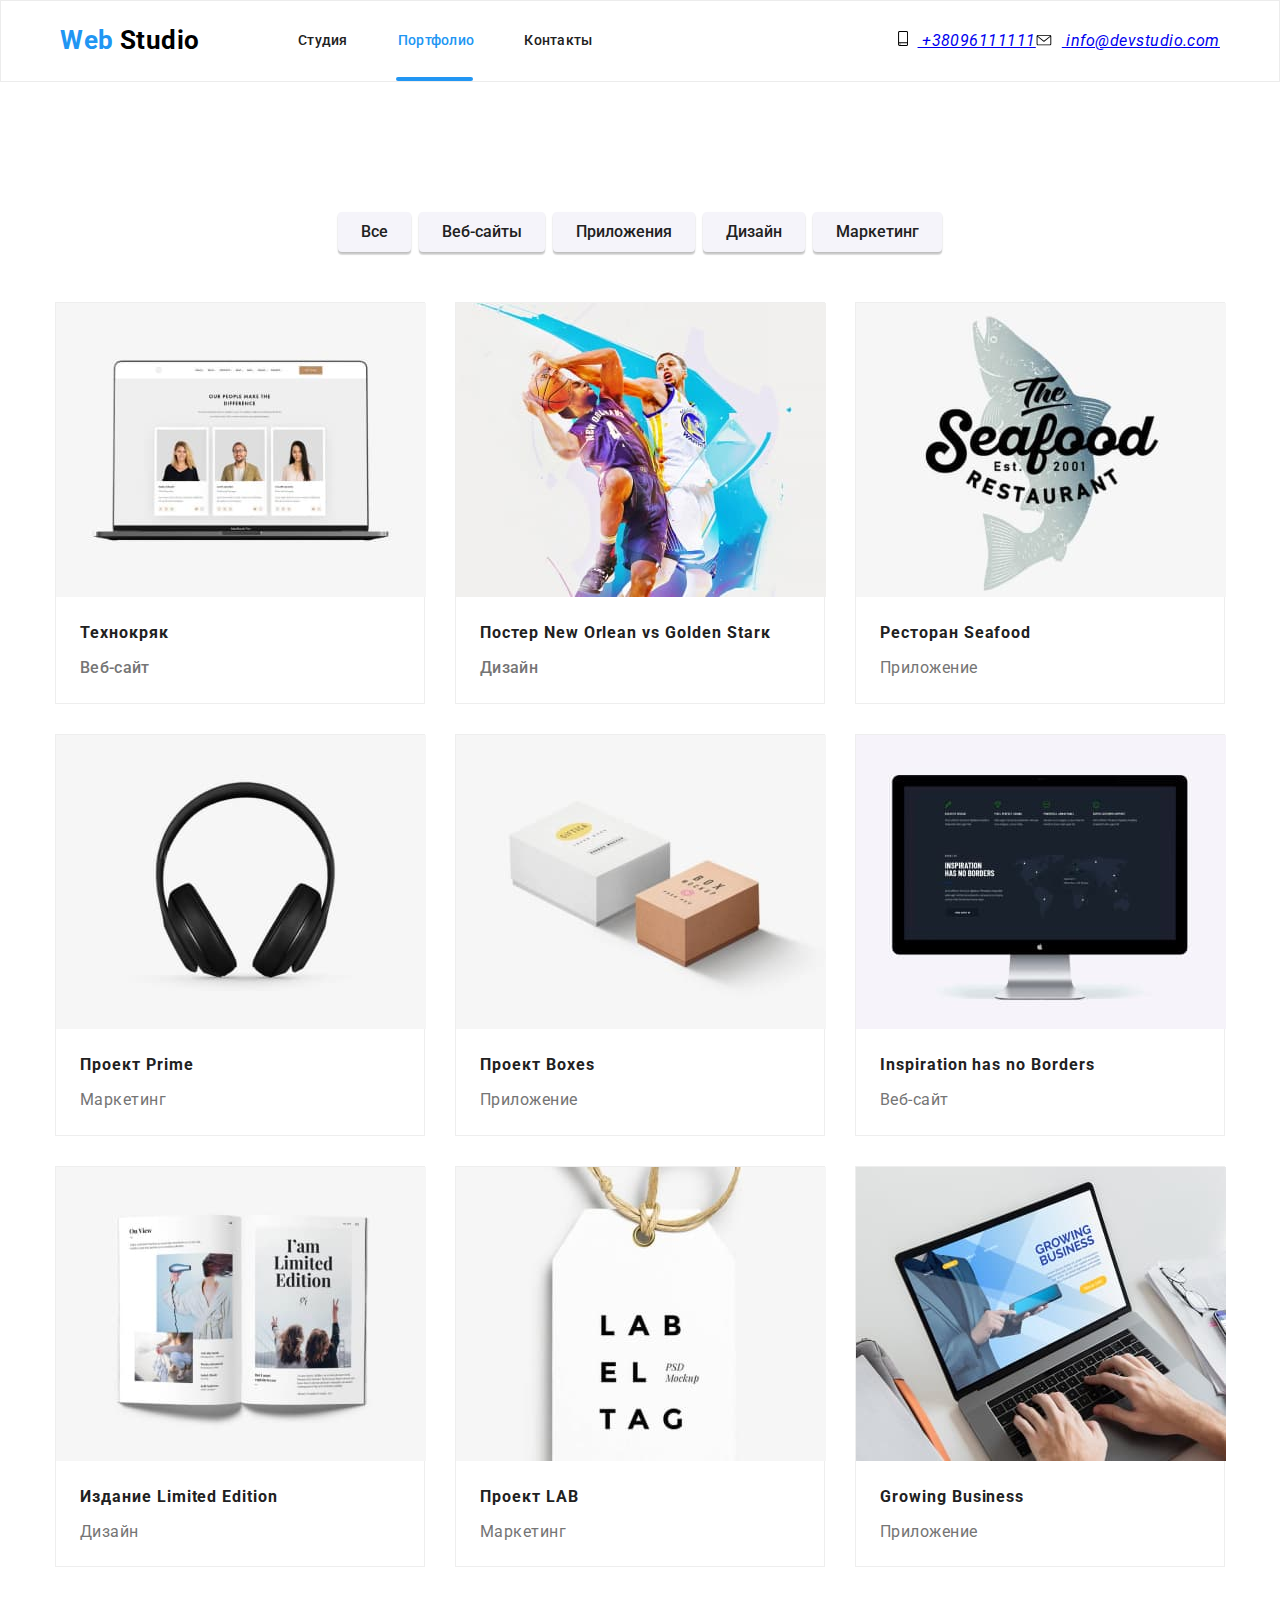
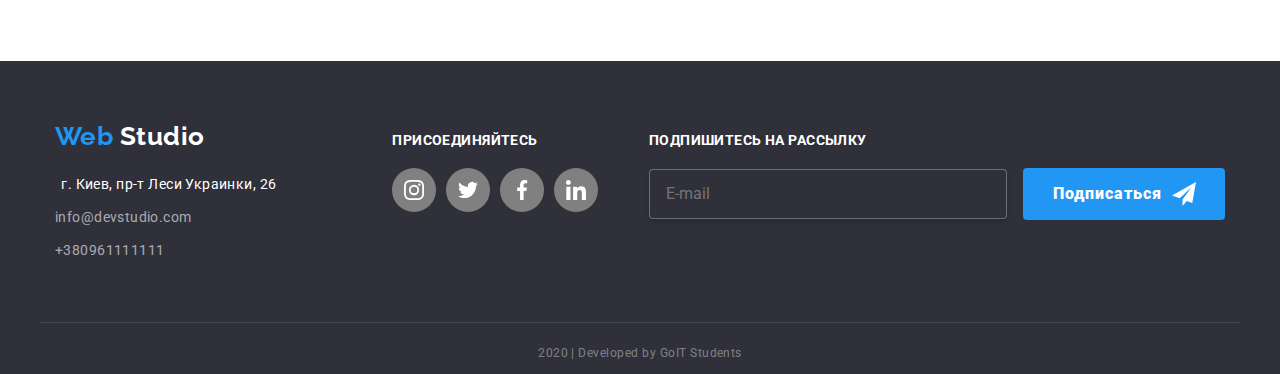
==== portfolio.html @ 7bb380ca "Делает адаптивку студии" ====
<!DOCTYPE html>
<html lang="en">
  <head>
    <meta charset="UTF-8" />
    <meta name="viewport" content="width=device-width, initial-scale=1.0" />
    <title>Portfolio page</title>
    <link
      href="https://fonts.googleapis.com/css2?family=Raleway:wght@700&family=Roboto:wght@400;500;700;900&display=swap"
      rel="stylesheet"
    />
    <link
      rel="stylesheet"
      href="https://cdnjs.cloudflare.com/ajax/libs/modern-normalize/0.6.0/modern-normalize.min.css"
    />
    <link rel="stylesheet" href="./css/portfolio.min.css" />
  </head>
  <body>
    <header>
      <div class="container main-container-portfolio">
        <nav class="nav">
          <a href="/" class="logo-header">
            <span class="logo-header-blue">Web</span>
            <span class="logo-header-black">Studio</span>
          </a>
          <ul class="site-nav list">
            <li class="item"><a href="./index.html" class="link">Студия</a></li>
            <li class="item">
              <a href="" class="link current-portfolio">Портфолио</a>
            </li>
            <li class="item"><a href="" class="link">Контакты</a></li>
          </ul>
        </nav>
        <address class="contact">
          <a href="tel:+3809611111111" class="contact-link">
            <svg class="ico-n" width="10" height="15">
              <use href="./image/sprite.svg#smartphone"></use>
            </svg>
            +38096111111</a
          >
          <a class="contact-link" href="mailto:info@devstudio.com">
            <svg class="ico-n" width="16" height="11">
              <use href="./image/sprite.svg#envelope"></use>
            </svg>
            info@devstudio.com
          </a>
        </address>
      </div>
    </header>
    <main>
      <section class="section">
        <div class="container">
          <h1 class="title-portfolio">Our projects</h1>
          <ul class="filter-list list">
            <li class="item">
              <button type="button" class="buttton-primary">
                Все
              </button>
            </li>
            <li class="item">
              <button type="button" class="buttton-secondary">Веб-сайты</button>
            </li>
            <li class="item">
              <button type="button" class="buttton-secondary">
                Приложения
              </button>
            </li>
            <li class="item">
              <button type="button" class="buttton-secondary">Дизайн</button>
            </li>
            <li class="item">
              <button type="button" class="buttton-secondary">Маркетинг</button>
            </li>
          </ul>
          <ul class="our-works-list list">
            <li class="item">
              <a class="projects link" href="">
                <div class="pj-link">
                  <img
                    class="work"
                    src="./image-portfolio/img.jpg"
                    alt="img"
                    width="370"
                  />
                  <p class="secondary-text">
                    Технокряк это современная площадка распространения
                    коронавируса. Компании используют эту платформу для
                    цифрового шпионажа и атак на защищённые сервера конкурентов.
                  </p>
                </div>
                <h2 class="section-title-portfolio">Технокряк</h2>
                <p class="primary-text">Веб-сайт</p>
              </a>
            </li>
            <li class="item">
              <a class="projects link" href="">
                <div class="pj-link">
                  <img
                    class="work"
                    src="./image-portfolio/img1.jpg"
                    alt="Poster"
                    width="370"
                  />
                  <p class="secondary-text">
                    Технокряк это современная площадка распространения
                    коронавируса. Компании используют эту платформу для
                    цифрового шпионажа и атак на защищённые сервера конкурентов.
                  </p>
                </div>
                <h2 class="section-title-portfolio">
                  Постер New Orlean vs Golden Starк
                </h2>
                <p class="primary-text">Дизайн</p>
              </a>
            </li>
            <li class="item">
              <a class="projects" href="">
                <div class="pj-link">
                  <img
                    class="work"
                    src="./image-portfolio/img2.jpg"
                    alt="Seafood"
                    width="370"
                  />
                  <p class="secondary-text">
                    Технокряк это современная площадка распространения
                    коронавируса. Компании используют эту платформу для
                    цифрового шпионажа и атак на защищённые сервера конкурентов.
                  </p>
                </div>
                <h2 class="section-title-portfolio">Ресторан Seafood</h2>
                <p class="primary-text">Приложение</p>
              </a>
            </li>
            <li class="item">
              <a class="projects" href="">
                <div class="pj-link">
                  <img
                    class="work"
                    src="./image-portfolio/img3.jpg"
                    alt="headphones"
                    width="370"
                  />
                  <p class="secondary-text">
                    Технокряк это современная площадка распространения
                    коронавируса. Компании используют эту платформу для
                    цифрового шпионажа и атак на защищённые сервера конкурентов.
                  </p>
                </div>
                <h2 class="section-title-portfolio">Проект Prime</h2>
                <p class="primary-text">Маркетинг</p>
              </a>
            </li>
            <li class="item">
              <a class="projects" href="">
                <div class="pj-link">
                  <img
                    class="work"
                    src="./image-portfolio/img4.jpg"
                    alt="box"
                    width="370"
                  />
                  <p class="secondary-text">
                    Технокряк это современная площадка распространения
                    коронавируса. Компании используют эту платформу для
                    цифрового шпионажа и атак на защищённые сервера конкурентов.
                  </p>
                </div>
                <h2 class="section-title-portfolio">Проект Boxes</h2>
                <p class="primary-text">Приложение</p>
              </a>
            </li>
            <li class="item">
              <a class="projects" href="">
                <div class="pj-link">
                  <img
                    class="work"
                    src="./image-portfolio/img5.jpg"
                    alt="monitor"
                    width="370"
                  />
                  <p class="secondary-text">
                    Технокряк это современная площадка распространения
                    коронавируса. Компании используют эту платформу для
                    цифрового шпионажа и атак на защищённые сервера конкурентов.
                  </p>
                </div>
                <h2 class="section-title-portfolio">
                  Inspiration has no Borders
                </h2>
                <p class="primary-text">Веб-сайт</p>
              </a>
            </li>
            <li class="item">
              <a class="projects" class="projects" href="">
                <div class="pj-link">
                  <img
                    class="work"
                    src="./image-portfolio/img6.jpg"
                    alt="book"
                    width="370"
                  />
                  <p class="secondary-text">
                    Технокряк это современная площадка распространения
                    коронавируса. Компании используют эту платформу для
                    цифрового шпионажа и атак на защищённые сервера конкурентов.
                  </p>
                </div>
                <h2 class="section-title-portfolio">
                  Издание Limited Edition
                </h2>
                <p class="primary-text">Дизайн</p>
              </a>
            </li>
            <li class="item">
              <a class="projects" href="">
                <div class="pj-link">
                  <img
                    class="work"
                    src="./image-portfolio/img7.jpg"
                    alt="lab"
                    width="370"
                  />
                  <p class="secondary-text">
                    Технокряк это современная площадка распространения
                    коронавируса. Компании используют эту платформу для
                    цифрового шпионажа и атак на защищённые сервера конкурентов.
                  </p>
                </div>
                <h2 class="section-title-portfolio">Проект LAB</h2>
                <p class="primary-text">Маркетинг</p>
              </a>
            </li>
            <li class="item">
              <a class="projects" href="">
                <div class="pj-link">
                  <img
                    class="work"
                    src="./image-portfolio/img8.jpg"
                    alt="notebook"
                    width="370"
                  />
                  <p class="secondary-text">
                    Технокряк это современная площадка распространения
                    коронавируса. Компании используют эту платформу для
                    цифрового шпионажа и атак на защищённые сервера конкурентов.
                  </p>
                </div>
                <h2 class="section-title-portfolio">Growing Business</h2>
                <p class="primary-text">Приложение</p>
              </a>
            </li>
          </ul>
        </div>
      </section>
    </main>
    <footer class="page-footer">
      <div class="container main-container-footer">
        <div class="address">
          <a href="" class="logo-footer">
            <span class="logo-footer-blue">Web</span>
            <span class="logo-footer-white">Studio</span>
          </a>
          <address class="contact-us">
            <span>г. Киев, пр-т Леси Украинки, 26</span><br />
            <a href="mailto:info@devstudio.com" class="contact-us-mail"
              >info@devstudio.com
            </a>
            <a href="tel:+3809611111111" class="contact-us-phone"
              >+380961111111</a
            >
          </address>
        </div>
        <div class="social">
          <b class="join">присоединяйтесь</b>
          <ul class="icone-link list">
            <li>
              <a class="icon" href="" aria-label="Ссылка на Instagram">
                <svg class="social-link" width="20" height="20">
                  <use href="./image/sprite.svg#instagram-2"></use>
                </svg>
              </a>
            </li>
            <li>
              <a class="icon" href="" aria-label="Ссылка на Twitter">
                <svg class="social-link" width="20" height="20">
                  <use href="./image/sprite.svg#twitter-1"></use>
                </svg>
              </a>
            </li>
            <li>
              <a class="icon" href="" aria-label="Ссылка на Facebook">
                <svg class="social-link" width="20" height="20">
                  <use href="./image/sprite.svg#facebook-1"></use>
                </svg>
              </a>
            </li>
            <li>
              <a class="icon" href="" aria-label="Ссылка на Linkedin">
                <svg class="social-link" width="20" height="20">
                  <use href="./image/sprite.svg#linkedin-1"></use>
                </svg>
              </a>
            </li>
          </ul>
        </div>
        <div class="subscribing">
          <b class="join">подпишитесь на рассылку</b>
          <form class="footer-email">
            <input
              class="input-email"
              type="email"
              name="email"
              placeholder="E-mail"
            />

            <a href="" class="button-footer"
              >Подписаться
              <svg class="icone-send" width="24" height="24">
                <use href="./image/sprite.svg#icon-send"></use>
              </svg>
            </a>
          </form>
        </div>
      </div>
      <p class="text-copy container">2020 | Developed by GoIT Students</p>
    </footer>
  </body>
</html>
---- css/portfolio.min.css ----
body{margin:0;color:#212121;font-family:Roboto,sans-serif;letter-spacing:.03em}.list{list-style:none;padding:0;bottom:0}.container{width:1200px;padding-left:15px;padding-right:15px;margin:0;margin-left:auto;margin-right:auto}.main-container-portfolio{display:-webkit-box;display:-ms-flexbox;display:flex;-webkit-box-pack:center;-ms-flex-pack:center;justify-content:center;-webkit-box-align:center;-ms-flex-align:center;align-items:center;width:100%;border:1px solid #ececec;margin-bottom:93px}.nav{display:-webkit-box;display:-ms-flexbox;display:flex;-webkit-box-align:center;-ms-flex-align:center;align-items:center}.site-nav{display:-webkit-box;display:-ms-flexbox;display:flex;margin:0;position:relative}.site-nav .item:not(:last-child){margin-right:50px}.site-nav .item{padding-top:32px;padding-bottom:32px}.site-nav .link{color:#212121;font-weight:500;font-size:14px;text-decoration:none;line-height:1.14;letter-spacing:0.02em;-webkit-transition:color 250ms cubic-bezier(0.4, 0, 0.2, 1);transition:color 250ms cubic-bezier(0.4, 0, 0.2, 1)}.site-nav .link:hover,.site-nav .link:focus{color:#2196f3}.link.current-portfolio::after{content:"";position:absolute;bottom:0;left:98px;width:77px;height:4px;background-color:#2196f3;border-radius:2px}.site-nav .link.current-portfolio{color:#2196f3}.logo-header{font-family:Roboto,sans-serif;font-weight:700;text-decoration:none}@media screen and (min-width: 480px){.logo-header{width:141px;padding-top:16px;padding-bottom:16px;margin-right:269px;font-size:24px;line-height:28px}}@media screen and (min-width: 768px){.logo-header{width:141px;padding-top:26px;padding-bottom:26px;margin-right:81px;font-size:24px;line-height:28px}}@media screen and (min-width: 1200px){.logo-header{width:153px;padding-top:24px;padding-bottom:25px;margin-right:85px;font-size:26px;line-height:31px}}.logo-header-blue{color:#2196f3}.logo-header-black{color:#000000}@media screen and (min-width: 768px){.contact{display:block;-webkit-box-align:center;-ms-flex-align:center;align-items:center;margin-left:84px}}@media screen and (min-width: 1200px){.contact{display:-webkit-box;display:-ms-flexbox;display:flex;-webkit-box-align:center;-ms-flex-align:center;align-items:center;margin-left:305px}}.link{text-decoration:none;font-weight:500;line-height:1.14;letter-spacing:0.02em;display:block}.contact-link-phone{color:#757575;display:-webkit-box;display:-ms-flexbox;display:flex;-webkit-box-align:center;-ms-flex-align:center;align-items:center;text-decoration:none;font-weight:500;font-size:14px;font-style:normal;line-height:1.14;letter-spacing:0.02em;-webkit-transition:color 250ms cubic-bezier(0.4, 0, 0.2, 1);transition:color 250ms cubic-bezier(0.4, 0, 0.2, 1)}@media screen and (max-width: 1199px){.contact-link-phone{font-size:12px;line-height:14px}}.contact-link-phone:hover,.contact-link-phone:focus{color:#2196f3}.contact-link-mail{color:#757575;display:-webkit-box;display:-ms-flexbox;display:flex;-webkit-box-align:center;-ms-flex-align:center;align-items:center;text-decoration:none;font-weight:500;font-size:14px;font-style:normal;line-height:1.14;letter-spacing:0.02em;-webkit-transition:color 250ms cubic-bezier(0.4, 0, 0.2, 1);transition:color 250ms cubic-bezier(0.4, 0, 0.2, 1)}@media screen and (max-width: 1199px){.contact-link-mail{margin-bottom:10px;font-size:12px;line-height:14px}}.contact-link-mail:hover,.contact-link-mail:focus{color:#2196f3}@media screen and (min-width: 768px){.contact-link-mail+.contact-link-phone{margin-left:0}}@media screen and (min-width: 1200px){.contact-link-mail+.contact-link-phone{margin-left:30px}}.ico-n{-webkit-transition:fill 250ms cubic-bezier(0.4, 0, 0.2, 1);transition:fill 250ms cubic-bezier(0.4, 0, 0.2, 1)}@media screen and (min-width: 768px){.ico-n{margin-right:8px}}@media screen and (min-width: 1200px){.ico-n{margin-right:10px}}.contact-link-phone:hover .ico-n,.contact-link-phone:focus .ico-n,.contact-link-mail:hover .ico-n,.contact-link-mail:focus .ico-n{fill:#2196f3}.title-portfolio{visibility:hidden;margin-top:0;margin-bottom:0}.filter-list{display:-webkit-box;display:-ms-flexbox;display:flex;-webkit-box-pack:center;-ms-flex-pack:center;justify-content:center;text-align:center;margin-bottom:50px;margin-top:0}.filter-list .item:not(:last-child){margin-right:8px}.buttton-primary{display:inline-block;border-radius:4px;border:1px solid transparent;background-color:#f5f4fa;-webkit-box-shadow:0px 2px 2px rgba(0,0,0,0.12),0px 1px 2px rgba(0,0,0,0.08),0px 3px 1px rgba(0,0,0,0.1);box-shadow:0px 2px 2px rgba(0,0,0,0.12),0px 1px 2px rgba(0,0,0,0.08),0px 3px 1px rgba(0,0,0,0.1);padding:6px 22px;min-width:29px;color:#212121;font-weight:500;font-size:16px;line-height:1.62;text-align:center;-webkit-transition:color 250ms cubic-bezier(0.4, 0, 0.2, 1),background-color 250ms cubic-bezier(0.4, 0, 0.2, 1);transition:color 250ms cubic-bezier(0.4, 0, 0.2, 1),background-color 250ms cubic-bezier(0.4, 0, 0.2, 1)}.buttton-primary:hover,.buttton-primary:focus{color:#fff;background-color:#2196f3;cursor:pointer}.buttton-secondary{display:inline-block;border:1px solid transparent;background-color:#f5f4fa;border-radius:4px;-webkit-box-shadow:0px 2px 2px rgba(0,0,0,0.12),0px 1px 2px rgba(0,0,0,0.08),0px 3px 1px rgba(0,0,0,0.1);box-shadow:0px 2px 2px rgba(0,0,0,0.12),0px 1px 2px rgba(0,0,0,0.08),0px 3px 1px rgba(0,0,0,0.1);padding:6px 22px;color:#212121;font-weight:500;font-size:16px;line-height:1.62;text-align:center;-webkit-transition:color 250ms cubic-bezier(0.4, 0, 0.2, 1),background-color 250ms cubic-bezier(0.4, 0, 0.2, 1);transition:color 250ms cubic-bezier(0.4, 0, 0.2, 1),background-color 250ms cubic-bezier(0.4, 0, 0.2, 1)}.buttton-secondary:hover,.buttton-secondary:focus{color:#fff;background-color:#2196f3;cursor:pointer}button{border:none;margin:0;background:none}.our-works-list{display:-webkit-box;display:-ms-flexbox;display:flex;-ms-flex-wrap:wrap;flex-wrap:wrap;margin-top:0;margin-bottom:94px}.our-works-list .item{width:calc((100% - 60px) / 3);margin-right:30px;margin-bottom:30px}.our-works-list .item:nth-child(3n){margin-right:0}.our-works-list .item:nth-last-child(-n+3){margin-bottom:0px}.projects{display:block;text-decoration:none;background:#ffffff;border:1px solid #eeeeee;width:370px}.projects:hover .pj-link::before,.projects:hover .secondary-text,.projects:focus .pj-link::before,.projects:focus .secondary-text{-webkit-transform:translateY(0);transform:translateY(0);opacity:1;cursor:pointer}.projects:hover,.projects:focus{-webkit-box-shadow:1px 4px 6px rgba(0,0,0,0.16),0px 4px 4px rgba(0,0,0,0.06),0px 1px 1px rgba(0,0,0,0.12);box-shadow:1px 4px 6px rgba(0,0,0,0.16),0px 4px 4px rgba(0,0,0,0.06),0px 1px 1px rgba(0,0,0,0.12)}.pj-link{position:relative;display:block;margin:0;width:370px;background:#ffffff;overflow:hidden}.pj-link::before{content:"";display:inline-block;position:absolute;opacity:0;width:100%;height:100%;background-color:rgba(33,150,243,0.9);-webkit-transform:translateY(100%);transform:translateY(100%);-webkit-transition:opacity 250ms cubic-bezier(0.4, 0, 0.2, 1),-webkit-transform 250ms cubic-bezier(0.4, 0, 0.2, 1);transition:opacity 250ms cubic-bezier(0.4, 0, 0.2, 1),-webkit-transform 250ms cubic-bezier(0.4, 0, 0.2, 1);transition:transform 250ms cubic-bezier(0.4, 0, 0.2, 1),opacity 250ms cubic-bezier(0.4, 0, 0.2, 1);transition:transform 250ms cubic-bezier(0.4, 0, 0.2, 1),opacity 250ms cubic-bezier(0.4, 0, 0.2, 1),-webkit-transform 250ms cubic-bezier(0.4, 0, 0.2, 1)}.work{display:block}.secondary-text{position:absolute;top:63px;left:24px;width:322px;opacity:0;margin:0;color:#fff;font-size:18px;line-height:1.56;-webkit-transform:translateY(100%);transform:translateY(100%);-webkit-transition:opacity 250ms cubic-bezier(0.4, 0, 0.2, 1),-webkit-transform 250ms cubic-bezier(0.4, 0, 0.2, 1);transition:opacity 250ms cubic-bezier(0.4, 0, 0.2, 1),-webkit-transform 250ms cubic-bezier(0.4, 0, 0.2, 1);transition:transform 250ms cubic-bezier(0.4, 0, 0.2, 1),opacity 250ms cubic-bezier(0.4, 0, 0.2, 1);transition:transform 250ms cubic-bezier(0.4, 0, 0.2, 1),opacity 250ms cubic-bezier(0.4, 0, 0.2, 1),-webkit-transform 250ms cubic-bezier(0.4, 0, 0.2, 1)}.section-title-portfolio{padding-top:20px;padding-bottom:4px;padding-left:24px;padding-right:24px;margin:0;color:#212121;font-weight:700;font-size:16px;line-height:2;letter-spacing:0.06em}.primary-text{padding-bottom:20px;padding-left:24px;padding-right:24px;margin:0;color:#757575;font-size:16px;line-height:1.87}.page-footer{background-color:#2f303a}@media screen and (max-width: 1199px){.main-container-footer{display:-webkit-box;display:-ms-flexbox;display:flex;-webkit-box-orient:vertical;-webkit-box-direction:normal;-ms-flex-direction:column;flex-direction:column;border-bottom:1px solid rgba(255,255,255,0.1)}}@media screen and (min-width: 1200px){.main-container-footer{display:-webkit-box;display:-ms-flexbox;display:flex;-webkit-box-pack:justify;-ms-flex-pack:justify;justify-content:space-between;-webkit-box-align:baseline;-ms-flex-align:baseline;align-items:baseline;border-bottom:1px solid rgba(255,255,255,0.1)}}@media screen and (min-width: 768px){.address-social-container{display:-webkit-box;display:-ms-flexbox;display:flex;-webkit-box-pack:center;-ms-flex-pack:center;justify-content:center}}@media screen and (min-width: 1200px){.address-social-container{display:-webkit-box;display:-ms-flexbox;display:flex}}.address{text-align:center;font-style:normal}.logo-footer{font-family:Raleway, sans-serif;font-weight:700;text-decoration:none}@media screen and (max-width: 767px){.logo-footer{display:block;margin-top:60px;margin-bottom:20px;margin-left:auto;margin-right:auto;font-size:22px;line-height:1.18;text-align:center}}@media screen and (min-width: 768px){.logo-footer{display:block;margin-top:60px;margin-bottom:20px;font-size:22px;line-height:1.18;text-align:center}}@media screen and (min-width: 1200px){.logo-footer{display:block;margin-top:60px;margin-bottom:20px;margin-left:0;margin-right:147px;font-size:26px;line-height:31px;text-align:center}}.logo-footer-blue{color:#2196f3}.logo-footer-white{color:#fff}.contact-us{font-family:Roboto,sans-serif;font-size:14px;line-height:24px;letter-spacing:.03em;font-style:normal;color:#fff;margin-bottom:60px}@media screen and (max-width: 767px){.contact-us{margin-left:0;margin-right:0}}@media screen and (min-width: 768px){.contact-us{margin-left:0;margin-right:0}}@media screen and (min-width: 1200px){.contact-us{margin-left:0;margin-right:69px}}.contact-us-mail{text-decoration:none;font-style:normal;color:rgba(255,255,255,0.6);-webkit-transition:color 250ms cubic-bezier(0.4, 0, 0.2, 1);transition:color 250ms cubic-bezier(0.4, 0, 0.2, 1)}@media screen and (max-width: 767px){.contact-us-mail{display:block;margin-left:38px;margin-top:8px;margin-right:38px}}@media screen and (min-width: 768px){.contact-us-mail{display:block;margin-top:8px}}@media screen and (min-width: 1200px){.contact-us-mail{display:-webkit-box;display:-ms-flexbox;display:flex;-webkit-box-pack:start;-ms-flex-pack:start;justify-content:start;margin-top:9px;margin-left:0}}.contact-us-mail:hover,.contact-us-mail:focus{color:#2196f3}.contact-us-phone{text-decoration:none;font-style:normal;color:rgba(255,255,255,0.6);-webkit-transition:color 250ms cubic-bezier(0.4, 0, 0.2, 1);transition:color 250ms cubic-bezier(0.4, 0, 0.2, 1)}@media screen and (max-width: 767px){.contact-us-phone{display:block;margin-left:50px;margin-right:50px;margin-top:8px}}@media screen and (min-width: 768px){.contact-us-phone{display:block;margin-top:8px}}@media screen and (min-width: 1200px){.contact-us-phone{display:-webkit-box;display:-ms-flexbox;display:flex;-webkit-box-pack:start;-ms-flex-pack:start;justify-content:start;margin-top:9px;margin-left:0}}.contact-us-phone:hover,.contact-us-phone:focus{color:#2196f3}.join{display:-webkit-box;display:-ms-flexbox;display:flex;-webkit-box-align:baseline;-ms-flex-align:baseline;align-items:baseline;margin-top:68px;margin-bottom:20px;color:#fff;font-family:Roboto,sans-serif;font-weight:700;font-size:14px;line-height:16px;letter-spacing:.03em;text-transform:uppercase}.icone-link{display:-webkit-box;display:-ms-flexbox;display:flex;-webkit-box-align:center;-ms-flex-align:center;align-items:center;-webkit-box-pack:center;-ms-flex-pack:center;justify-content:center;margin:0;margin-top:16px}.icon{display:-webkit-box;display:-ms-flexbox;display:flex;-webkit-box-pack:center;-ms-flex-pack:center;justify-content:center;-webkit-box-align:center;-ms-flex-align:center;align-items:center;padding:0;margin-right:10px;border:none;width:44px;height:44px;border-radius:50%;background-color:grey;fill:#fff;-webkit-transition:background-color 250ms cubic-bezier(0.4, 0, 0.2, 1);transition:background-color 250ms cubic-bezier(0.4, 0, 0.2, 1)}.icon:hover,.icon:focus-within{cursor:pointer;background-color:#2196f3}.social-link{fill:#fff}.footer-email{position:relative;text-align:center;width:100%}.input-email{background-color:#2f303a;border:1px solid rgba(255,255,255,0.3);-webkit-box-sizing:border-box;box-sizing:border-box;-webkit-box-shadow:0px 4px 4px rgba(0,0,0,0.15);box-shadow:0px 4px 4px rgba(0,0,0,0.15);border-radius:4px;color:rgba(255,255,255,0.6);font-size:16px;line-height:1.87}@media screen and (max-width: 767px){.input-email{width:100%;height:50px;margin-bottom:20px;padding:15px 16px}}@media screen and (min-width: 768px){.input-email{display:block;width:100%;height:50px;margin-bottom:20px;padding:15px 16px}}@media screen and (min-width: 1200px){.input-email{display:inline-block;width:358px;height:50px;margin:0;padding:15px 16px}}.button-footer{display:-webkit-inline-box;display:-ms-inline-flexbox;display:inline-flex;-webkit-box-pack:center;-ms-flex-pack:center;justify-content:center;-webkit-box-align:center;-ms-flex-align:center;align-items:center;padding-top:10px;border:1px solid transparent;padding-bottom:10px;padding-left:29px;padding-right:28px;border-radius:4px;min-width:143px;color:#fff;background-color:#2196f3;font-weight:900;font-size:16px;line-height:1.87;letter-spacing:0.06em;text-align:center;text-decoration:none}@media screen and (max-width: 767px){.button-footer{margin-bottom:60px;margin-left:0}}@media screen and (min-width: 768px){.button-footer{margin-bottom:60px;margin-left:0}}@media screen and (min-width: 1200px){.button-footer{margin-bottom:100px;margin-left:12px}}.icone-send{display:-webkit-inline-box;display:-ms-inline-flexbox;display:inline-flex;-webkit-box-align:center;-ms-flex-align:center;align-items:center;-webkit-box-pack:center;-ms-flex-pack:center;justify-content:center;margin-left:10px}.text-copy{margin-top:0;margin-bottom:0;padding-top:18px;padding-bottom:9px;color:rgba(255,255,255,0.4);font-size:12px;line-height:2;text-align:center}
/*# sourceMappingURL=portfolio.min.css.map */
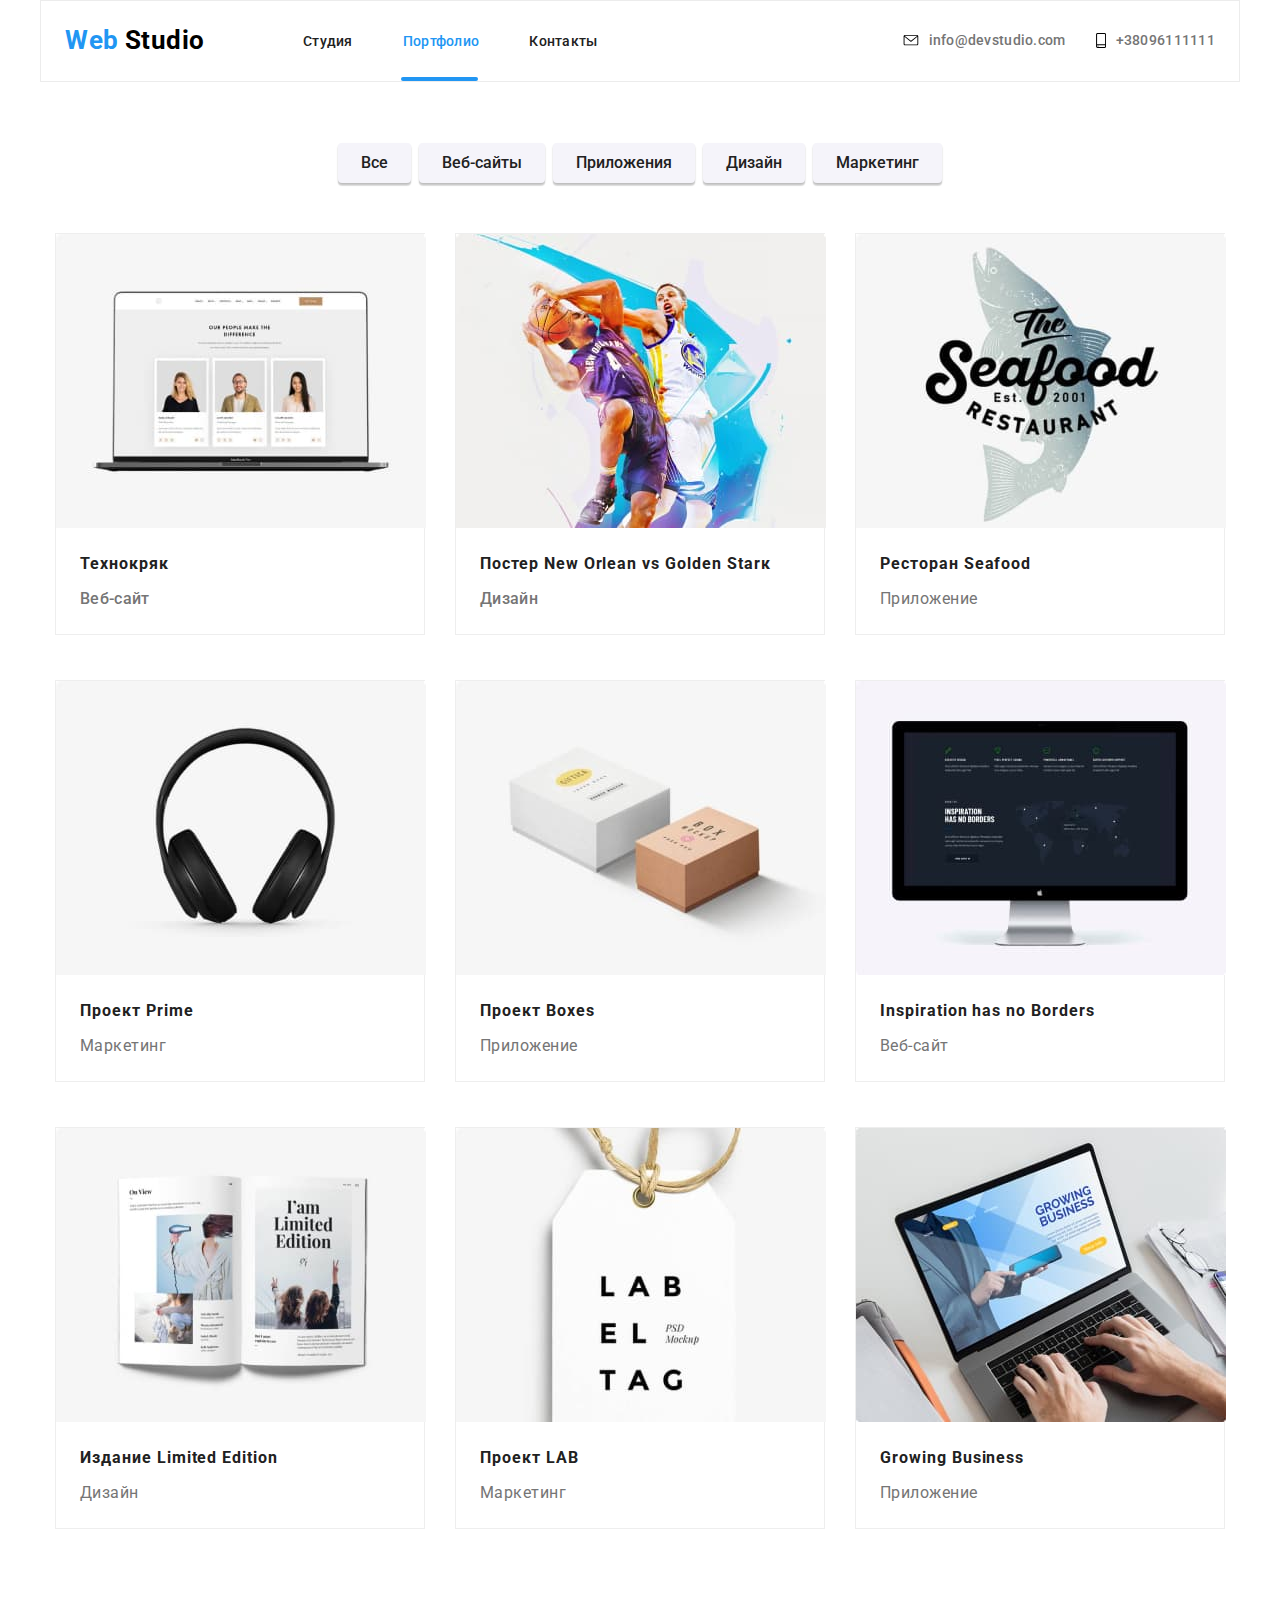
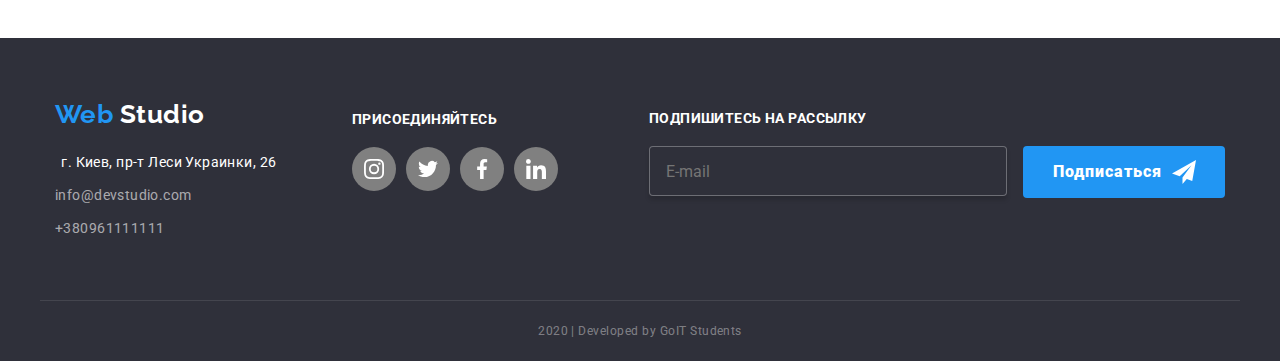
==== commit 4a9665b6: "Делает адаптивными картинки" ====
--- a/portfolio.html
+++ b/portfolio.html
@@ -22,28 +22,58 @@
             <span class="logo-header-blue">Web</span>
             <span class="logo-header-black">Studio</span>
           </a>
-          <ul class="site-nav list">
-            <li class="item"><a href="./index.html" class="link">Студия</a></li>
-            <li class="item">
-              <a href="" class="link current-portfolio">Портфолио</a>
-            </li>
-            <li class="item"><a href="" class="link">Контакты</a></li>
-          </ul>
+          <button
+            type="button"
+            class="menu-button"
+            aria-expanded="false"
+            aria-controls="menu-container"
+            data-menu-button
+          >
+            <svg
+              width="24"
+              height="16"
+              aria-label="Переключатель мобильного меню"
+            >
+              <use
+                class="icon-close-menu"
+                href="./image/sprite3.svg#Vector-2"
+              ></use>
+              <use class="icon-menu" href="./image/sprite3.svg#menu_24px"></use>
+            </svg>
+          </button>
+          <div class="menu-container" id="menu-container" data-menu>
+            <ul class="site-nav list">
+              <li class="item">
+                <a href="/" class="link">Студия</a>
+              </li>
+              <li class="item">
+                <a href="./portfolio.html" class="link current-portfolio"
+                  >Портфолио</a
+                >
+              </li>
+              <li class="item"><a href="" class="link">Контакты</a></li>
+            </ul>
+
+            <ul class="contact list">
+              <li>
+                <a href="mailto:info@devstudio.com" class="contact-link-mail">
+                  <svg class="ico-n" width="16px" height="11px">
+                    <use href="./image/sprite.svg#envelope"></use>
+                  </svg>
+                  info@devstudio.com
+                </a>
+              </li>
+              <li>
+                <a href="tel:+380961111111" class="contact-link-phone">
+                  <svg class="ico-n" width="10px" height="15px">
+                    <use href="./image/sprite.svg#smartphone"></use>
+                  </svg>
+                  +38096111111</a
+                >
+              </li>
+            </ul>
+          </div>
         </nav>
-        <address class="contact">
-          <a href="tel:+3809611111111" class="contact-link">
-            <svg class="ico-n" width="10" height="15">
-              <use href="./image/sprite.svg#smartphone"></use>
-            </svg>
-            +38096111111</a
-          >
-          <a class="contact-link" href="mailto:info@devstudio.com">
-            <svg class="ico-n" width="16" height="11">
-              <use href="./image/sprite.svg#envelope"></use>
-            </svg>
-            info@devstudio.com
-          </a>
-        </address>
       </div>
     </header>
     <main>
@@ -76,10 +106,17 @@
               <a class="projects link" href="">
                 <div class="pj-link">
                   <img
-                    class="work"
-                    src="./image-portfolio/img.jpg"
-                    alt="img"
-                    width="370"
+                    srcset="
+                      ./image-portfolio/portfolio/p-laptop-354w.jpg    354w,
+                      ./image-portfolio/portfolio/p-laptop-370w.jpg    370w,
+                      ./image-portfolio/portfolio/p-laptop-450w.jpg    450w,
+                      ./image-portfolio/portfolio/p-laptop-708w@2x.jpg 708w,
+                      ./image-portfolio/portfolio/p-laptop-740w@2x.jpg 740w,
+                      ./image-portfolio/portfolio/p-laptop-900w@2x.jpg 900w
+                    "
+                    src="image-portfolio/portfolio/p-laptop-354w.jpg"
+                    alt="Изображение ноутбука"
+                    sizes="(min-width: 768px) 370px, 450px "
                   />
                   <p class="secondary-text">
                     Технокряк это современная площадка распространения
@@ -95,10 +132,17 @@
               <a class="projects link" href="">
                 <div class="pj-link">
                   <img
-                    class="work"
-                    src="./image-portfolio/img1.jpg"
-                    alt="Poster"
-                    width="370"
+                    srcset="
+                      ./image-portfolio/portfolio/p-basket-354w.jpg    354w,
+                      ./image-portfolio/portfolio/p-basket-370w.jpg    370w,
+                      ./image-portfolio/portfolio/p-basket-450w.jpg    450w,
+                      ./image-portfolio/portfolio/p-basket-708w@2x.jpg 708w,
+                      ./image-portfolio/portfolio/p-basket-740w@2x.jpg 740w,
+                      ./image-portfolio/portfolio/p-basket-900w@2x.jpg 900w
+                    "
+                    src="image-portfolio/portfolio/p-basket-354w.jpg"
+                    alt=" Постер New Orlean vs Golden Starк"
+                    sizes="(min-width: 768px) 370px, 450px "
                   />
                   <p class="secondary-text">
                     Технокряк это современная площадка распространения
@@ -116,10 +160,17 @@
               <a class="projects" href="">
                 <div class="pj-link">
                   <img
-                    class="work"
-                    src="./image-portfolio/img2.jpg"
-                    alt="Seafood"
-                    width="370"
+                    srcset="
+                      ./image-portfolio/portfolio/p-sea-354w.jpg    354w,
+                      ./image-portfolio/portfolio/p-sea-370w.jpg    370w,
+                      ./image-portfolio/portfolio/p-sea-450w.jpg    450w,
+                      ./image-portfolio/portfolio/p-sea-708w@2x.jpg 708w,
+                      ./image-portfolio/portfolio/p-sea-740w@2x.jpg 740w,
+                      ./image-portfolio/portfolio/p-sea-900w@2x.jpg 900w
+                    "
+                    src="image-portfolio/portfolio/p-sea-354w.jpg"
+                    alt=" Ресторан Seafood"
+                    sizes="(min-width: 768px) 370px, 450px "
                   />
                   <p class="secondary-text">
                     Технокряк это современная площадка распространения
@@ -135,10 +186,17 @@
               <a class="projects" href="">
                 <div class="pj-link">
                   <img
-                    class="work"
-                    src="./image-portfolio/img3.jpg"
-                    alt="headphones"
-                    width="370"
+                    srcset="
+                      ./image-portfolio/portfolio/p-headphones-354w.jpg    354w,
+                      ./image-portfolio/portfolio/p-headphones-370w.jpg    370w,
+                      ./image-portfolio/portfolio/p-headphones-450w.jpg    450w,
+                      ./image-portfolio/portfolio/p-headphones-708w@2x.jpg 708w,
+                      ./image-portfolio/portfolio/p-headphones-740w@2x.jpg 740w,
+                      ./image-portfolio/portfolio/p-headphones-900w@2x.jpg 900w
+                    "
+                    src="image-portfolio/portfolio/p-headphones-354w.jpg"
+                    alt=" Проект Prime"
+                    sizes="(min-width: 768px) 370px, 450px "
                   />
                   <p class="secondary-text">
                     Технокряк это современная площадка распространения
@@ -154,10 +212,17 @@
               <a class="projects" href="">
                 <div class="pj-link">
                   <img
-                    class="work"
-                    src="./image-portfolio/img4.jpg"
-                    alt="box"
-                    width="370"
+                    srcset="
+                      ./image-portfolio/portfolio/p-box-354w.jpg    354w,
+                      ./image-portfolio/portfolio/p-box-370w.jpg    370w,
+                      ./image-portfolio/portfolio/p-box-450w.jpg    450w,
+                      ./image-portfolio/portfolio/p-box-708w@2x.jpg 708w,
+                      ./image-portfolio/portfolio/p-box-740w@2x.jpg 740w,
+                      ./image-portfolio/portfolio/p-box-900w@2x.jpg 900w
+                    "
+                    src="image-portfolio/portfolio/p-box-354w.jpg"
+                    alt=" Проект Boxes"
+                    sizes="(min-width: 768px) 370px, 450px "
                   />
                   <p class="secondary-text">
                     Технокряк это современная площадка распространения
@@ -173,10 +238,17 @@
               <a class="projects" href="">
                 <div class="pj-link">
                   <img
-                    class="work"
-                    src="./image-portfolio/img5.jpg"
-                    alt="monitor"
-                    width="370"
+                    srcset="
+                      ./image-portfolio/portfolio/p-imac-354w.jpg    354w,
+                      ./image-portfolio/portfolio/p-imac-370w.jpg    370w,
+                      ./image-portfolio/portfolio/p-imac-450w.jpg    450w,
+                      ./image-portfolio/portfolio/p-imac-708w@2x.jpg 708w,
+                      ./image-portfolio/portfolio/p-imac-740w@2x.jpg 740w,
+                      ./image-portfolio/portfolio/p-imac-900w@2x.jpg 900w
+                    "
+                    src="image-portfolio/portfolio/p-imac-354w.jpg"
+                    alt=" Inspiration has no Borders"
+                    sizes="(min-width: 768px) 370px, 450px "
                   />
                   <p class="secondary-text">
                     Технокряк это современная площадка распространения
@@ -194,10 +266,17 @@
               <a class="projects" class="projects" href="">
                 <div class="pj-link">
                   <img
-                    class="work"
-                    src="./image-portfolio/img6.jpg"
-                    alt="book"
-                    width="370"
+                    srcset="
+                      ./image-portfolio/portfolio/p-book-354w.jpg    354w,
+                      ./image-portfolio/portfolio/p-book-370w.jpg    370w,
+                      ./image-portfolio/portfolio/p-book-450w.jpg    450w,
+                      ./image-portfolio/portfolio/p-book-708w@2x.jpg 708w,
+                      ./image-portfolio/portfolio/p-book-740w@2x.jpg 740w,
+                      ./image-portfolio/portfolio/p-book-900w@2x.jpg 900w
+                    "
+                    src="image-portfolio/portfolio/p-book-354w.jpg"
+                    alt=" Издание Limited Edition"
+                    sizes="(min-width: 768px) 370px, 450px "
                   />
                   <p class="secondary-text">
                     Технокряк это современная площадка распространения
@@ -215,10 +294,17 @@
               <a class="projects" href="">
                 <div class="pj-link">
                   <img
-                    class="work"
-                    src="./image-portfolio/img7.jpg"
-                    alt="lab"
-                    width="370"
+                    srcset="
+                      ./image-portfolio/portfolio/p-lab-354w.jpg    354w,
+                      ./image-portfolio/portfolio/p-lab-370w.jpg    370w,
+                      ./image-portfolio/portfolio/p-lab-450w.jpg    450w,
+                      ./image-portfolio/portfolio/p-lab-708w@2x.jpg 708w,
+                      ./image-portfolio/portfolio/p-lab-740w@2x.jpg 740w,
+                      ./image-portfolio/portfolio/p-lab-900w@2x.jpg 900w
+                    "
+                    src="image-portfolio/portfolio/p-lab-354w.jpg"
+                    alt=" Издание Limited Edition"
+                    sizes="(min-width: 768px) 370px, 450px "
                   />
                   <p class="secondary-text">
                     Технокряк это современная площадка распространения
@@ -234,10 +320,17 @@
               <a class="projects" href="">
                 <div class="pj-link">
                   <img
-                    class="work"
-                    src="./image-portfolio/img8.jpg"
-                    alt="notebook"
-                    width="370"
+                    srcset="
+                      ./image-portfolio/portfolio/p-notebook-354w.jpg    354w,
+                      ./image-portfolio/portfolio/p-notebook-370w.jpg    370w,
+                      ./image-portfolio/portfolio/p-notebook-450w.jpg    450w,
+                      ./image-portfolio/portfolio/p-notebook-708w@2x.jpg 708w,
+                      ./image-portfolio/portfolio/p-notebok-740w@2x.jpg  740w,
+                      ./image-portfolio/portfolio/p-notebook-900w@2x.jpg 900w
+                    "
+                    src="image-portfolio/portfolio/p-notebook-354w.jpg"
+                    alt=" Приложение"
+                    sizes="(min-width: 768px) 370px, 450px "
                   />
                   <p class="secondary-text">
                     Технокряк это современная площадка распространения
@@ -255,56 +348,59 @@
     </main>
     <footer class="page-footer">
       <div class="container main-container-footer">
-        <div class="address">
-          <a href="" class="logo-footer">
-            <span class="logo-footer-blue">Web</span>
-            <span class="logo-footer-white">Studio</span>
-          </a>
-          <address class="contact-us">
-            <span>г. Киев, пр-т Леси Украинки, 26</span><br />
-            <a href="mailto:info@devstudio.com" class="contact-us-mail"
-              >info@devstudio.com
+        <div class="address-social-container">
+          <div class="address">
+            <a href="" class="logo-footer">
+              <span class="logo-footer-blue">Web</span>
+              <span class="logo-footer-white">Studio</span>
             </a>
-            <a href="tel:+3809611111111" class="contact-us-phone"
-              >+380961111111</a
-            >
-          </address>
-        </div>
-        <div class="social">
-          <b class="join">присоединяйтесь</b>
-          <ul class="icone-link list">
-            <li>
-              <a class="icon" href="" aria-label="Ссылка на Instagram">
-                <svg class="social-link" width="20" height="20">
-                  <use href="./image/sprite.svg#instagram-2"></use>
-                </svg>
-              </a>
-            </li>
-            <li>
-              <a class="icon" href="" aria-label="Ссылка на Twitter">
-                <svg class="social-link" width="20" height="20">
-                  <use href="./image/sprite.svg#twitter-1"></use>
-                </svg>
-              </a>
-            </li>
-            <li>
-              <a class="icon" href="" aria-label="Ссылка на Facebook">
-                <svg class="social-link" width="20" height="20">
-                  <use href="./image/sprite.svg#facebook-1"></use>
-                </svg>
-              </a>
-            </li>
-            <li>
-              <a class="icon" href="" aria-label="Ссылка на Linkedin">
-                <svg class="social-link" width="20" height="20">
-                  <use href="./image/sprite.svg#linkedin-1"></use>
-                </svg>
-              </a>
-            </li>
-          </ul>
+            <address class="contact-us">
+              <span>г. Киев, пр-т Леси Украинки, 26</span><br />
+              <a href="mailto:info@devstudio.com" class="contact-us-mail"
+                >info@devstudio.com
+              </a>
+              <a href="tel:+3809611111111" class="contact-us-phone"
+                >+380961111111</a
+              >
+            </address>
+          </div>
+
+          <div class="social">
+            <b class="join">присоединяйтесь</b>
+            <ul class="icone-link list">
+              <li>
+                <a class="icon" href="" aria-label="Ссылка на Instagram">
+                  <svg class="social-link" width="20" height="20">
+                    <use href="./image/sprite.svg#instagram-2"></use>
+                  </svg>
+                </a>
+              </li>
+              <li>
+                <a class="icon" href="" aria-label="Ссылка на Twitter">
+                  <svg class="social-link" width="20" height="20">
+                    <use href="./image/sprite.svg#twitter-1"></use>
+                  </svg>
+                </a>
+              </li>
+              <li>
+                <a class="icon" href="" aria-label="Ссылка на Facebook">
+                  <svg class="social-link" width="20" height="20">
+                    <use href="./image/sprite.svg#facebook-1"></use>
+                  </svg>
+                </a>
+              </li>
+              <li>
+                <a class="icon" href="" aria-label="Ссылка на Linkedin">
+                  <svg class="social-link" width="20" height="20">
+                    <use href="./image/sprite.svg#linkedin-1"></use>
+                  </svg>
+                </a>
+              </li>
+            </ul>
+          </div>
         </div>
         <div class="subscribing">
-          <b class="join">подпишитесь на рассылку</b>
+          <b class="join-us">подпишитесь на рассылку</b>
           <form class="footer-email">
             <input
               class="input-email"
@@ -324,5 +420,6 @@
       </div>
       <p class="text-copy container">2020 | Developed by GoIT Students</p>
     </footer>
+    <script src="./js/menu.js"></script>
   </body>
 </html>
--- a/css/portfolio.min.css
+++ b/css/portfolio.min.css
@@ -1,2 +1,2 @@
-body{margin:0;color:#212121;font-family:Roboto,sans-serif;letter-spacing:.03em}.list{list-style:none;padding:0;bottom:0}.container{width:1200px;padding-left:15px;padding-right:15px;margin:0;margin-left:auto;margin-right:auto}.main-container-portfolio{display:-webkit-box;display:-ms-flexbox;display:flex;-webkit-box-pack:center;-ms-flex-pack:center;justify-content:center;-webkit-box-align:center;-ms-flex-align:center;align-items:center;width:100%;border:1px solid #ececec;margin-bottom:93px}.nav{display:-webkit-box;display:-ms-flexbox;display:flex;-webkit-box-align:center;-ms-flex-align:center;align-items:center}.site-nav{display:-webkit-box;display:-ms-flexbox;display:flex;margin:0;position:relative}.site-nav .item:not(:last-child){margin-right:50px}.site-nav .item{padding-top:32px;padding-bottom:32px}.site-nav .link{color:#212121;font-weight:500;font-size:14px;text-decoration:none;line-height:1.14;letter-spacing:0.02em;-webkit-transition:color 250ms cubic-bezier(0.4, 0, 0.2, 1);transition:color 250ms cubic-bezier(0.4, 0, 0.2, 1)}.site-nav .link:hover,.site-nav .link:focus{color:#2196f3}.link.current-portfolio::after{content:"";position:absolute;bottom:0;left:98px;width:77px;height:4px;background-color:#2196f3;border-radius:2px}.site-nav .link.current-portfolio{color:#2196f3}.logo-header{font-family:Roboto,sans-serif;font-weight:700;text-decoration:none}@media screen and (min-width: 480px){.logo-header{width:141px;padding-top:16px;padding-bottom:16px;margin-right:269px;font-size:24px;line-height:28px}}@media screen and (min-width: 768px){.logo-header{width:141px;padding-top:26px;padding-bottom:26px;margin-right:81px;font-size:24px;line-height:28px}}@media screen and (min-width: 1200px){.logo-header{width:153px;padding-top:24px;padding-bottom:25px;margin-right:85px;font-size:26px;line-height:31px}}.logo-header-blue{color:#2196f3}.logo-header-black{color:#000000}@media screen and (min-width: 768px){.contact{display:block;-webkit-box-align:center;-ms-flex-align:center;align-items:center;margin-left:84px}}@media screen and (min-width: 1200px){.contact{display:-webkit-box;display:-ms-flexbox;display:flex;-webkit-box-align:center;-ms-flex-align:center;align-items:center;margin-left:305px}}.link{text-decoration:none;font-weight:500;line-height:1.14;letter-spacing:0.02em;display:block}.contact-link-phone{color:#757575;display:-webkit-box;display:-ms-flexbox;display:flex;-webkit-box-align:center;-ms-flex-align:center;align-items:center;text-decoration:none;font-weight:500;font-size:14px;font-style:normal;line-height:1.14;letter-spacing:0.02em;-webkit-transition:color 250ms cubic-bezier(0.4, 0, 0.2, 1);transition:color 250ms cubic-bezier(0.4, 0, 0.2, 1)}@media screen and (max-width: 1199px){.contact-link-phone{font-size:12px;line-height:14px}}.contact-link-phone:hover,.contact-link-phone:focus{color:#2196f3}.contact-link-mail{color:#757575;display:-webkit-box;display:-ms-flexbox;display:flex;-webkit-box-align:center;-ms-flex-align:center;align-items:center;text-decoration:none;font-weight:500;font-size:14px;font-style:normal;line-height:1.14;letter-spacing:0.02em;-webkit-transition:color 250ms cubic-bezier(0.4, 0, 0.2, 1);transition:color 250ms cubic-bezier(0.4, 0, 0.2, 1)}@media screen and (max-width: 1199px){.contact-link-mail{margin-bottom:10px;font-size:12px;line-height:14px}}.contact-link-mail:hover,.contact-link-mail:focus{color:#2196f3}@media screen and (min-width: 768px){.contact-link-mail+.contact-link-phone{margin-left:0}}@media screen and (min-width: 1200px){.contact-link-mail+.contact-link-phone{margin-left:30px}}.ico-n{-webkit-transition:fill 250ms cubic-bezier(0.4, 0, 0.2, 1);transition:fill 250ms cubic-bezier(0.4, 0, 0.2, 1)}@media screen and (min-width: 768px){.ico-n{margin-right:8px}}@media screen and (min-width: 1200px){.ico-n{margin-right:10px}}.contact-link-phone:hover .ico-n,.contact-link-phone:focus .ico-n,.contact-link-mail:hover .ico-n,.contact-link-mail:focus .ico-n{fill:#2196f3}.title-portfolio{visibility:hidden;margin-top:0;margin-bottom:0}.filter-list{display:-webkit-box;display:-ms-flexbox;display:flex;-webkit-box-pack:center;-ms-flex-pack:center;justify-content:center;text-align:center;margin-bottom:50px;margin-top:0}.filter-list .item:not(:last-child){margin-right:8px}.buttton-primary{display:inline-block;border-radius:4px;border:1px solid transparent;background-color:#f5f4fa;-webkit-box-shadow:0px 2px 2px rgba(0,0,0,0.12),0px 1px 2px rgba(0,0,0,0.08),0px 3px 1px rgba(0,0,0,0.1);box-shadow:0px 2px 2px rgba(0,0,0,0.12),0px 1px 2px rgba(0,0,0,0.08),0px 3px 1px rgba(0,0,0,0.1);padding:6px 22px;min-width:29px;color:#212121;font-weight:500;font-size:16px;line-height:1.62;text-align:center;-webkit-transition:color 250ms cubic-bezier(0.4, 0, 0.2, 1),background-color 250ms cubic-bezier(0.4, 0, 0.2, 1);transition:color 250ms cubic-bezier(0.4, 0, 0.2, 1),background-color 250ms cubic-bezier(0.4, 0, 0.2, 1)}.buttton-primary:hover,.buttton-primary:focus{color:#fff;background-color:#2196f3;cursor:pointer}.buttton-secondary{display:inline-block;border:1px solid transparent;background-color:#f5f4fa;border-radius:4px;-webkit-box-shadow:0px 2px 2px rgba(0,0,0,0.12),0px 1px 2px rgba(0,0,0,0.08),0px 3px 1px rgba(0,0,0,0.1);box-shadow:0px 2px 2px rgba(0,0,0,0.12),0px 1px 2px rgba(0,0,0,0.08),0px 3px 1px rgba(0,0,0,0.1);padding:6px 22px;color:#212121;font-weight:500;font-size:16px;line-height:1.62;text-align:center;-webkit-transition:color 250ms cubic-bezier(0.4, 0, 0.2, 1),background-color 250ms cubic-bezier(0.4, 0, 0.2, 1);transition:color 250ms cubic-bezier(0.4, 0, 0.2, 1),background-color 250ms cubic-bezier(0.4, 0, 0.2, 1)}.buttton-secondary:hover,.buttton-secondary:focus{color:#fff;background-color:#2196f3;cursor:pointer}button{border:none;margin:0;background:none}.our-works-list{display:-webkit-box;display:-ms-flexbox;display:flex;-ms-flex-wrap:wrap;flex-wrap:wrap;margin-top:0;margin-bottom:94px}.our-works-list .item{width:calc((100% - 60px) / 3);margin-right:30px;margin-bottom:30px}.our-works-list .item:nth-child(3n){margin-right:0}.our-works-list .item:nth-last-child(-n+3){margin-bottom:0px}.projects{display:block;text-decoration:none;background:#ffffff;border:1px solid #eeeeee;width:370px}.projects:hover .pj-link::before,.projects:hover .secondary-text,.projects:focus .pj-link::before,.projects:focus .secondary-text{-webkit-transform:translateY(0);transform:translateY(0);opacity:1;cursor:pointer}.projects:hover,.projects:focus{-webkit-box-shadow:1px 4px 6px rgba(0,0,0,0.16),0px 4px 4px rgba(0,0,0,0.06),0px 1px 1px rgba(0,0,0,0.12);box-shadow:1px 4px 6px rgba(0,0,0,0.16),0px 4px 4px rgba(0,0,0,0.06),0px 1px 1px rgba(0,0,0,0.12)}.pj-link{position:relative;display:block;margin:0;width:370px;background:#ffffff;overflow:hidden}.pj-link::before{content:"";display:inline-block;position:absolute;opacity:0;width:100%;height:100%;background-color:rgba(33,150,243,0.9);-webkit-transform:translateY(100%);transform:translateY(100%);-webkit-transition:opacity 250ms cubic-bezier(0.4, 0, 0.2, 1),-webkit-transform 250ms cubic-bezier(0.4, 0, 0.2, 1);transition:opacity 250ms cubic-bezier(0.4, 0, 0.2, 1),-webkit-transform 250ms cubic-bezier(0.4, 0, 0.2, 1);transition:transform 250ms cubic-bezier(0.4, 0, 0.2, 1),opacity 250ms cubic-bezier(0.4, 0, 0.2, 1);transition:transform 250ms cubic-bezier(0.4, 0, 0.2, 1),opacity 250ms cubic-bezier(0.4, 0, 0.2, 1),-webkit-transform 250ms cubic-bezier(0.4, 0, 0.2, 1)}.work{display:block}.secondary-text{position:absolute;top:63px;left:24px;width:322px;opacity:0;margin:0;color:#fff;font-size:18px;line-height:1.56;-webkit-transform:translateY(100%);transform:translateY(100%);-webkit-transition:opacity 250ms cubic-bezier(0.4, 0, 0.2, 1),-webkit-transform 250ms cubic-bezier(0.4, 0, 0.2, 1);transition:opacity 250ms cubic-bezier(0.4, 0, 0.2, 1),-webkit-transform 250ms cubic-bezier(0.4, 0, 0.2, 1);transition:transform 250ms cubic-bezier(0.4, 0, 0.2, 1),opacity 250ms cubic-bezier(0.4, 0, 0.2, 1);transition:transform 250ms cubic-bezier(0.4, 0, 0.2, 1),opacity 250ms cubic-bezier(0.4, 0, 0.2, 1),-webkit-transform 250ms cubic-bezier(0.4, 0, 0.2, 1)}.section-title-portfolio{padding-top:20px;padding-bottom:4px;padding-left:24px;padding-right:24px;margin:0;color:#212121;font-weight:700;font-size:16px;line-height:2;letter-spacing:0.06em}.primary-text{padding-bottom:20px;padding-left:24px;padding-right:24px;margin:0;color:#757575;font-size:16px;line-height:1.87}.page-footer{background-color:#2f303a}@media screen and (max-width: 1199px){.main-container-footer{display:-webkit-box;display:-ms-flexbox;display:flex;-webkit-box-orient:vertical;-webkit-box-direction:normal;-ms-flex-direction:column;flex-direction:column;border-bottom:1px solid rgba(255,255,255,0.1)}}@media screen and (min-width: 1200px){.main-container-footer{display:-webkit-box;display:-ms-flexbox;display:flex;-webkit-box-pack:justify;-ms-flex-pack:justify;justify-content:space-between;-webkit-box-align:baseline;-ms-flex-align:baseline;align-items:baseline;border-bottom:1px solid rgba(255,255,255,0.1)}}@media screen and (min-width: 768px){.address-social-container{display:-webkit-box;display:-ms-flexbox;display:flex;-webkit-box-pack:center;-ms-flex-pack:center;justify-content:center}}@media screen and (min-width: 1200px){.address-social-container{display:-webkit-box;display:-ms-flexbox;display:flex}}.address{text-align:center;font-style:normal}.logo-footer{font-family:Raleway, sans-serif;font-weight:700;text-decoration:none}@media screen and (max-width: 767px){.logo-footer{display:block;margin-top:60px;margin-bottom:20px;margin-left:auto;margin-right:auto;font-size:22px;line-height:1.18;text-align:center}}@media screen and (min-width: 768px){.logo-footer{display:block;margin-top:60px;margin-bottom:20px;font-size:22px;line-height:1.18;text-align:center}}@media screen and (min-width: 1200px){.logo-footer{display:block;margin-top:60px;margin-bottom:20px;margin-left:0;margin-right:147px;font-size:26px;line-height:31px;text-align:center}}.logo-footer-blue{color:#2196f3}.logo-footer-white{color:#fff}.contact-us{font-family:Roboto,sans-serif;font-size:14px;line-height:24px;letter-spacing:.03em;font-style:normal;color:#fff;margin-bottom:60px}@media screen and (max-width: 767px){.contact-us{margin-left:0;margin-right:0}}@media screen and (min-width: 768px){.contact-us{margin-left:0;margin-right:0}}@media screen and (min-width: 1200px){.contact-us{margin-left:0;margin-right:69px}}.contact-us-mail{text-decoration:none;font-style:normal;color:rgba(255,255,255,0.6);-webkit-transition:color 250ms cubic-bezier(0.4, 0, 0.2, 1);transition:color 250ms cubic-bezier(0.4, 0, 0.2, 1)}@media screen and (max-width: 767px){.contact-us-mail{display:block;margin-left:38px;margin-top:8px;margin-right:38px}}@media screen and (min-width: 768px){.contact-us-mail{display:block;margin-top:8px}}@media screen and (min-width: 1200px){.contact-us-mail{display:-webkit-box;display:-ms-flexbox;display:flex;-webkit-box-pack:start;-ms-flex-pack:start;justify-content:start;margin-top:9px;margin-left:0}}.contact-us-mail:hover,.contact-us-mail:focus{color:#2196f3}.contact-us-phone{text-decoration:none;font-style:normal;color:rgba(255,255,255,0.6);-webkit-transition:color 250ms cubic-bezier(0.4, 0, 0.2, 1);transition:color 250ms cubic-bezier(0.4, 0, 0.2, 1)}@media screen and (max-width: 767px){.contact-us-phone{display:block;margin-left:50px;margin-right:50px;margin-top:8px}}@media screen and (min-width: 768px){.contact-us-phone{display:block;margin-top:8px}}@media screen and (min-width: 1200px){.contact-us-phone{display:-webkit-box;display:-ms-flexbox;display:flex;-webkit-box-pack:start;-ms-flex-pack:start;justify-content:start;margin-top:9px;margin-left:0}}.contact-us-phone:hover,.contact-us-phone:focus{color:#2196f3}.join{display:-webkit-box;display:-ms-flexbox;display:flex;-webkit-box-align:baseline;-ms-flex-align:baseline;align-items:baseline;margin-top:68px;margin-bottom:20px;color:#fff;font-family:Roboto,sans-serif;font-weight:700;font-size:14px;line-height:16px;letter-spacing:.03em;text-transform:uppercase}.icone-link{display:-webkit-box;display:-ms-flexbox;display:flex;-webkit-box-align:center;-ms-flex-align:center;align-items:center;-webkit-box-pack:center;-ms-flex-pack:center;justify-content:center;margin:0;margin-top:16px}.icon{display:-webkit-box;display:-ms-flexbox;display:flex;-webkit-box-pack:center;-ms-flex-pack:center;justify-content:center;-webkit-box-align:center;-ms-flex-align:center;align-items:center;padding:0;margin-right:10px;border:none;width:44px;height:44px;border-radius:50%;background-color:grey;fill:#fff;-webkit-transition:background-color 250ms cubic-bezier(0.4, 0, 0.2, 1);transition:background-color 250ms cubic-bezier(0.4, 0, 0.2, 1)}.icon:hover,.icon:focus-within{cursor:pointer;background-color:#2196f3}.social-link{fill:#fff}.footer-email{position:relative;text-align:center;width:100%}.input-email{background-color:#2f303a;border:1px solid rgba(255,255,255,0.3);-webkit-box-sizing:border-box;box-sizing:border-box;-webkit-box-shadow:0px 4px 4px rgba(0,0,0,0.15);box-shadow:0px 4px 4px rgba(0,0,0,0.15);border-radius:4px;color:rgba(255,255,255,0.6);font-size:16px;line-height:1.87}@media screen and (max-width: 767px){.input-email{width:100%;height:50px;margin-bottom:20px;padding:15px 16px}}@media screen and (min-width: 768px){.input-email{display:block;width:100%;height:50px;margin-bottom:20px;padding:15px 16px}}@media screen and (min-width: 1200px){.input-email{display:inline-block;width:358px;height:50px;margin:0;padding:15px 16px}}.button-footer{display:-webkit-inline-box;display:-ms-inline-flexbox;display:inline-flex;-webkit-box-pack:center;-ms-flex-pack:center;justify-content:center;-webkit-box-align:center;-ms-flex-align:center;align-items:center;padding-top:10px;border:1px solid transparent;padding-bottom:10px;padding-left:29px;padding-right:28px;border-radius:4px;min-width:143px;color:#fff;background-color:#2196f3;font-weight:900;font-size:16px;line-height:1.87;letter-spacing:0.06em;text-align:center;text-decoration:none}@media screen and (max-width: 767px){.button-footer{margin-bottom:60px;margin-left:0}}@media screen and (min-width: 768px){.button-footer{margin-bottom:60px;margin-left:0}}@media screen and (min-width: 1200px){.button-footer{margin-bottom:100px;margin-left:12px}}.icone-send{display:-webkit-inline-box;display:-ms-inline-flexbox;display:inline-flex;-webkit-box-align:center;-ms-flex-align:center;align-items:center;-webkit-box-pack:center;-ms-flex-pack:center;justify-content:center;margin-left:10px}.text-copy{margin-top:0;margin-bottom:0;padding-top:18px;padding-bottom:9px;color:rgba(255,255,255,0.4);font-size:12px;line-height:2;text-align:center}
+body{margin:0;color:#212121;font-family:Roboto,sans-serif;letter-spacing:.03em}.list{list-style:none;padding:0;bottom:0}img{display:block;max-width:100%;height:auto}.container{position:relative;padding-left:15px;padding-right:15px;margin:0;margin-left:auto;margin-right:auto}@media screen and (min-width: 480px){.container{width:480px;min-height:60px}}@media screen and (min-width: 768px){.container{width:768px}}@media screen and (min-width: 1200px){.container{width:1200px}}@media screen and (min-width: 768px){.main-container-portfolio{display:-webkit-box;display:-ms-flexbox;display:flex;-webkit-box-align:center;-ms-flex-align:center;align-items:center;border:1px solid #ececec}}@media screen and (min-width: 1200px){.main-container-portfolio{display:-webkit-box;display:-ms-flexbox;display:flex;-webkit-box-pack:center;-ms-flex-pack:center;justify-content:center;-webkit-box-align:center;-ms-flex-align:center;align-items:center;border:1px solid #ececec}}.menu-button{background-color:#fff;width:40px;height:40px;margin-top:10px;border:none;fill:#000000}.menu-button:hover{fill:#2196f3}.menu-button .icon-close-menu{display:none}.menu-button.is-open .icon-close-menu{display:block;fill:black}.menu-button.is-open .icon-close-menu:hover{fill:#2196f3}.menu-button.is-open .icon-menu{display:none}@media screen and (min-width: 768px){.menu-button{display:none}}@media screen and (max-width: 767px){.menu-container{display:none;position:absolute;top:98%;left:0;width:100%;padding:60px 0px;text-align:center;font-size:18px;background-color:white;-webkit-box-shadow:0px 1px 3px rgba(0,0,0,0.16),0px 2px 4px rgba(0,0,0,0.08),0px 4px 8px rgba(0,0,0,0.04);box-shadow:0px 1px 3px rgba(0,0,0,0.16),0px 2px 4px rgba(0,0,0,0.08),0px 4px 8px rgba(0,0,0,0.04);-webkit-transform:translateY(-200%);transform:translateY(-200%);opacity:0;-webkit-transition:opacity 250ms, -webkit-transform 250ms;transition:opacity 250ms, -webkit-transform 250ms;transition:transform 250ms, opacity 250ms;transition:transform 250ms, opacity 250ms, -webkit-transform 250ms}.menu-container.is-open{display:block;-webkit-transform:translateY(0%);transform:translateY(0%);opacity:1;z-index:99}}@media screen and (min-width: 768px){.menu-container{display:-webkit-box;display:-ms-flexbox;display:flex;-webkit-box-align:center;-ms-flex-align:center;align-items:center}}@media screen and (min-width: 1200px){.menu-container{display:-webkit-box;display:-ms-flexbox;display:flex;-webkit-box-pack:center;-ms-flex-pack:center;justify-content:center;-webkit-box-align:center;-ms-flex-align:center;align-items:center}}@media screen and (min-width: 768px){.nav{display:-webkit-box;display:-ms-flexbox;display:flex;-webkit-box-align:center;-ms-flex-align:center;align-items:center}}@media screen and (min-width: 1200px){.nav{display:-webkit-box;display:-ms-flexbox;display:flex;-webkit-box-align:center;-ms-flex-align:center;align-items:center}}@media screen and (min-width: 768px){.site-nav{display:-webkit-box;display:-ms-flexbox;display:flex;margin:0;position:relative}.site-nav .item:not(:last-child){margin-right:50px}.site-nav .item{padding-top:32px;padding-bottom:32px}}@media screen and (max-width: 767px){.site-nav .link{color:#212121;position:relative;margin-bottom:30px;font-weight:500;font-size:18px;text-decoration:none;line-height:21px;letter-spacing:0.02em;-webkit-transition:color 250ms cubic-bezier(0.4, 0, 0.2, 1);transition:color 250ms cubic-bezier(0.4, 0, 0.2, 1)}.site-nav .link:hover,.site-nav .link:focus{color:#2196f3}}@media screen and (min-width: 768px){.site-nav .link{color:#212121;font-weight:500;font-size:14px;text-decoration:none;line-height:16px;letter-spacing:0.02em;-webkit-transition:color 250ms cubic-bezier(0.4, 0, 0.2, 1);transition:color 250ms cubic-bezier(0.4, 0, 0.2, 1)}.site-nav .link:hover,.site-nav .link:focus{color:#2196f3}}.link.current-portfolio::after{content:"";position:absolute;bottom:0;left:98px;width:77px;height:4px;background-color:#2196f3;border-radius:2px}@media screen and (max-width: 767px){.link.current-portfolio::after{position:absolute;width:97px;height:4px;left:40%}}.site-nav .link.current-portfolio{color:#2196f3}.logo-header{font-family:Roboto,sans-serif;font-weight:700;text-decoration:none}@media screen and (min-width: 480px){.logo-header{width:141px;padding-top:16px;padding-bottom:16px;margin-right:269px;font-size:24px;line-height:28px}}@media screen and (min-width: 768px){.logo-header{width:141px;padding-top:26px;padding-bottom:26px;margin-right:81px;font-size:24px;line-height:28px}}@media screen and (min-width: 1200px){.logo-header{width:153px;padding-top:24px;padding-bottom:25px;margin-right:85px;font-size:26px;line-height:31px}}.logo-header-blue{color:#2196f3}.logo-header-black{color:#000000}@media screen and (min-width: 480px){.contact{text-align:center}}@media screen and (min-width: 768px){.contact{display:block;-webkit-box-align:center;-ms-flex-align:center;align-items:center;margin-left:84px}}@media screen and (min-width: 1200px){.contact{display:-webkit-box;display:-ms-flexbox;display:flex;-webkit-box-align:center;-ms-flex-align:center;align-items:center;margin-left:305px}}.link{text-decoration:none;font-weight:500;line-height:1.14;letter-spacing:0.02em;display:block}.contact-link-phone{text-decoration:none;font-weight:500;font-size:14px;color:#757575;display:-webkit-box;display:-ms-flexbox;display:flex;-webkit-box-align:center;-ms-flex-align:center;align-items:center;font-style:normal;line-height:1.14;letter-spacing:0.02em;-webkit-transition:color 250ms cubic-bezier(0.4, 0, 0.2, 1);transition:color 250ms cubic-bezier(0.4, 0, 0.2, 1)}@media screen and (max-width: 767px){.contact-link-phone{margin-left:185px;margin-top:16px}}@media screen and (max-width: 1199px){.contact-link-phone{font-size:12px;line-height:14px}}.contact-link-phone:hover,.contact-link-phone:focus{color:#2196f3}.contact-link-mail{color:#757575;display:-webkit-box;display:-ms-flexbox;display:flex;-webkit-box-align:center;-ms-flex-align:center;align-items:center;margin-right:30px;text-decoration:none;font-weight:500;font-size:14px;font-style:normal;line-height:1.14;letter-spacing:0.02em;-webkit-transition:color 250ms cubic-bezier(0.4, 0, 0.2, 1);transition:color 250ms cubic-bezier(0.4, 0, 0.2, 1)}@media screen and (max-width: 767px){.contact-link-mail{margin-left:171px;margin-top:30px}}@media screen and (max-width: 1199px){.contact-link-mail{margin-bottom:10px;font-size:12px;line-height:14px}}.contact-link-mail:hover,.contact-link-mail:focus{color:#2196f3}@media screen and (min-width: 768px){.contact-link-mail+.contact-link-phone{margin-left:0}}@media screen and (min-width: 1200px){.contact-link-mail+.contact-link-phone{margin-left:30px}}.ico-n{-webkit-transition:fill 250ms cubic-bezier(0.4, 0, 0.2, 1);transition:fill 250ms cubic-bezier(0.4, 0, 0.2, 1)}@media screen and (min-width: 480px){.ico-n{margin-right:8px}}@media screen and (min-width: 768px){.ico-n{margin-right:8px}}@media screen and (min-width: 1200px){.ico-n{margin-right:10px}}.contact-link-phone:hover .ico-n,.contact-link-phone:focus .ico-n,.contact-link-mail:hover .ico-n,.contact-link-mail:focus .ico-n{fill:#2196f3}.title-portfolio{visibility:hidden;margin-top:0;margin-bottom:0;width:1px;height:1px}.filter-list{display:-webkit-box;display:-ms-flexbox;display:flex;-webkit-box-pack:center;-ms-flex-pack:center;justify-content:center;text-align:center;margin-bottom:0;margin-top:60px;z-index:-10}@media screen and (max-width: 767px){.filter-list{-ms-flex-wrap:wrap;flex-wrap:wrap;-webkit-box-pack:start;-ms-flex-pack:start;justify-content:start}.filter-list .item{margin-bottom:15px;margin-right:8px;z-index:-10}}@media screen and (min-width: 768px){.filter-list{-webkit-box-pack:center;-ms-flex-pack:center;justify-content:center}.filter-list .item+.item{margin-left:8px}}.buttton-primary{display:inline-block;border-radius:4px;border:1px solid transparent;background-color:#f5f4fa;-webkit-box-shadow:0px 2px 2px rgba(0,0,0,0.12),0px 1px 2px rgba(0,0,0,0.08),0px 3px 1px rgba(0,0,0,0.1);box-shadow:0px 2px 2px rgba(0,0,0,0.12),0px 1px 2px rgba(0,0,0,0.08),0px 3px 1px rgba(0,0,0,0.1);padding:6px 22px;min-width:29px;z-index:0;color:#212121;font-weight:500;font-size:16px;line-height:1.62;text-align:center;-webkit-transition:color 250ms cubic-bezier(0.4, 0, 0.2, 1),background-color 250ms cubic-bezier(0.4, 0, 0.2, 1);transition:color 250ms cubic-bezier(0.4, 0, 0.2, 1),background-color 250ms cubic-bezier(0.4, 0, 0.2, 1)}.buttton-primary:hover,.buttton-primary:focus{color:#fff;background-color:#2196f3;cursor:pointer}.buttton-secondary{display:inline-block;border:1px solid transparent;background-color:#f5f4fa;border-radius:4px;-webkit-box-shadow:0px 2px 2px rgba(0,0,0,0.12),0px 1px 2px rgba(0,0,0,0.08),0px 3px 1px rgba(0,0,0,0.1);box-shadow:0px 2px 2px rgba(0,0,0,0.12),0px 1px 2px rgba(0,0,0,0.08),0px 3px 1px rgba(0,0,0,0.1);padding:6px 22px;z-index:1;color:#212121;font-weight:500;font-size:16px;line-height:1.62;text-align:center;-webkit-transition:color 250ms cubic-bezier(0.4, 0, 0.2, 1),background-color 250ms cubic-bezier(0.4, 0, 0.2, 1);transition:color 250ms cubic-bezier(0.4, 0, 0.2, 1),background-color 250ms cubic-bezier(0.4, 0, 0.2, 1)}.buttton-secondary:hover,.buttton-secondary:focus{color:#fff;background-color:#2196f3;cursor:pointer}button{border:none;margin:0;background:none}.our-works-list{margin-top:25px;margin-bottom:60px;padding-left:0px}.our-works-list .item:not(:last-child){margin-bottom:30px}@media screen and (min-width: 480px){.our-works-list{margin-left:0px}}@media screen and (min-width: 768px){.our-works-list{display:-webkit-box;display:-ms-flexbox;display:flex;-ms-flex-wrap:wrap;flex-wrap:wrap;margin:15px -15px 45px}.our-works-list .item{width:100%;width:calc((100% - 4 * 15px) / 2);margin:15px}}@media screen and (min-width: 1200px){.our-works-list{margin:35px -15px 79px}.our-works-list .item{width:100%;width:calc((100% - 6 * 15px) / 3);margin:15px}}.projects{display:block;text-decoration:none;background:#ffffff;border:1px solid #eeeeee;width:370px}@media screen and (max-width: 767px){.projects{width:450px}}.projects:hover .pj-link::before,.projects:hover .secondary-text,.projects:focus .pj-link::before,.projects:focus .secondary-text{-webkit-transform:translateY(0);transform:translateY(0);opacity:1;cursor:pointer}.projects:hover,.projects:focus{-webkit-box-shadow:1px 4px 6px rgba(0,0,0,0.16),0px 4px 4px rgba(0,0,0,0.06),0px 1px 1px rgba(0,0,0,0.12);box-shadow:1px 4px 6px rgba(0,0,0,0.16),0px 4px 4px rgba(0,0,0,0.06),0px 1px 1px rgba(0,0,0,0.12)}.pj-link{position:relative;display:block;margin:0;width:370px;background:#ffffff;overflow:hidden}@media screen and (max-width: 767px){.pj-link{width:450px}}.pj-link::before{content:"";display:inline-block;position:absolute;opacity:0;width:100%;height:100%;background-color:rgba(33,150,243,0.9);-webkit-transform:translateY(100%);transform:translateY(100%);-webkit-transition:opacity 250ms cubic-bezier(0.4, 0, 0.2, 1),-webkit-transform 250ms cubic-bezier(0.4, 0, 0.2, 1);transition:opacity 250ms cubic-bezier(0.4, 0, 0.2, 1),-webkit-transform 250ms cubic-bezier(0.4, 0, 0.2, 1);transition:transform 250ms cubic-bezier(0.4, 0, 0.2, 1),opacity 250ms cubic-bezier(0.4, 0, 0.2, 1);transition:transform 250ms cubic-bezier(0.4, 0, 0.2, 1),opacity 250ms cubic-bezier(0.4, 0, 0.2, 1),-webkit-transform 250ms cubic-bezier(0.4, 0, 0.2, 1)}.work{display:block}.secondary-text{position:absolute;top:63px;left:24px;width:322px;opacity:0;margin:0;color:#fff;font-size:18px;line-height:1.56;-webkit-transform:translateY(100%);transform:translateY(100%);-webkit-transition:opacity 250ms cubic-bezier(0.4, 0, 0.2, 1),-webkit-transform 250ms cubic-bezier(0.4, 0, 0.2, 1);transition:opacity 250ms cubic-bezier(0.4, 0, 0.2, 1),-webkit-transform 250ms cubic-bezier(0.4, 0, 0.2, 1);transition:transform 250ms cubic-bezier(0.4, 0, 0.2, 1),opacity 250ms cubic-bezier(0.4, 0, 0.2, 1);transition:transform 250ms cubic-bezier(0.4, 0, 0.2, 1),opacity 250ms cubic-bezier(0.4, 0, 0.2, 1),-webkit-transform 250ms cubic-bezier(0.4, 0, 0.2, 1)}.section-title-portfolio{padding-top:20px;padding-bottom:4px;padding-left:24px;padding-right:24px;margin:0;color:#212121;font-weight:700;font-size:16px;line-height:2;letter-spacing:0.06em}.primary-text{padding-bottom:20px;padding-left:24px;padding-right:24px;margin:0;color:#757575;font-size:16px;line-height:1.87}.page-footer{background-color:#2f303a}@media screen and (max-width: 1199px){.main-container-footer{display:-webkit-box;display:-ms-flexbox;display:flex;-webkit-box-orient:vertical;-webkit-box-direction:normal;-ms-flex-direction:column;flex-direction:column;border-bottom:1px solid rgba(255,255,255,0.1)}}@media screen and (min-width: 1200px){.main-container-footer{display:-webkit-box;display:-ms-flexbox;display:flex;-webkit-box-pack:justify;-ms-flex-pack:justify;justify-content:space-between;-webkit-box-align:baseline;-ms-flex-align:baseline;align-items:baseline;border-bottom:1px solid rgba(255,255,255,0.1)}}@media screen and (min-width: 768px){.address-social-container{display:-webkit-box;display:-ms-flexbox;display:flex;-webkit-box-pack:center;-ms-flex-pack:center;justify-content:center}}@media screen and (min-width: 1200px){.address-social-container{display:-webkit-box;display:-ms-flexbox;display:flex}}.address{text-align:center;font-style:normal}.logo-footer{font-family:Raleway, sans-serif;font-weight:700;text-decoration:none}@media screen and (max-width: 767px){.logo-footer{display:block;margin-top:60px;margin-bottom:20px;margin-left:auto;margin-right:auto;font-size:22px;line-height:1.18;text-align:center}}@media screen and (min-width: 768px){.logo-footer{display:block;margin-top:60px;margin-bottom:20px;font-size:22px;line-height:1.18;text-align:center}}@media screen and (min-width: 1200px){.logo-footer{display:block;margin-top:60px;margin-bottom:20px;margin-left:0;margin-right:147px;font-size:26px;line-height:31px;text-align:center}}.logo-footer-blue{color:#2196f3}.logo-footer-white{color:#fff}.contact-us{font-family:Roboto,sans-serif;font-size:14px;line-height:24px;letter-spacing:.03em;font-style:normal;color:#fff;margin-bottom:60px}@media screen and (max-width: 767px){.contact-us{margin-left:0;margin-right:0}}@media screen and (min-width: 768px){.contact-us{margin-left:0;margin-right:0}}@media screen and (min-width: 1200px){.contact-us{margin-left:0;margin-right:69px}}.contact-us-mail{text-decoration:none;font-style:normal;color:rgba(255,255,255,0.6);-webkit-transition:color 250ms cubic-bezier(0.4, 0, 0.2, 1);transition:color 250ms cubic-bezier(0.4, 0, 0.2, 1)}@media screen and (max-width: 767px){.contact-us-mail{display:block;margin-left:38px;margin-top:8px;margin-right:38px}}@media screen and (min-width: 768px){.contact-us-mail{display:block;margin-top:8px}}@media screen and (min-width: 1200px){.contact-us-mail{display:-webkit-box;display:-ms-flexbox;display:flex;-webkit-box-pack:start;-ms-flex-pack:start;justify-content:start;margin-top:9px;margin-left:0}}.contact-us-mail:hover,.contact-us-mail:focus{color:#2196f3}.contact-us-phone{text-decoration:none;font-style:normal;color:rgba(255,255,255,0.6);-webkit-transition:color 250ms cubic-bezier(0.4, 0, 0.2, 1);transition:color 250ms cubic-bezier(0.4, 0, 0.2, 1)}@media screen and (max-width: 767px){.contact-us-phone{display:block;margin-left:50px;margin-right:50px;margin-top:8px}}@media screen and (min-width: 768px){.contact-us-phone{display:block;margin-top:8px}}@media screen and (min-width: 1200px){.contact-us-phone{display:-webkit-box;display:-ms-flexbox;display:flex;-webkit-box-pack:start;-ms-flex-pack:start;justify-content:start;margin-top:9px;margin-left:0}}.contact-us-phone:hover,.contact-us-phone:focus{color:#2196f3}.join{display:-webkit-box;display:-ms-flexbox;display:flex;-webkit-box-align:baseline;-ms-flex-align:baseline;align-items:baseline;margin-top:68px;margin-bottom:20px;color:#fff;font-family:Roboto,sans-serif;font-weight:700;font-size:14px;line-height:16px;letter-spacing:.03em;text-transform:uppercase}.icone-link{display:-webkit-box;display:-ms-flexbox;display:flex;-webkit-box-align:center;-ms-flex-align:center;align-items:center;-webkit-box-pack:center;-ms-flex-pack:center;justify-content:center;margin:0;margin-top:16px}.icon{display:-webkit-box;display:-ms-flexbox;display:flex;-webkit-box-pack:center;-ms-flex-pack:center;justify-content:center;-webkit-box-align:center;-ms-flex-align:center;align-items:center;padding:0;margin-right:10px;border:none;width:44px;height:44px;border-radius:50%;background-color:grey;fill:#fff;-webkit-transition:background-color 250ms cubic-bezier(0.4, 0, 0.2, 1);transition:background-color 250ms cubic-bezier(0.4, 0, 0.2, 1)}.icon:hover,.icon:focus-within{cursor:pointer;background-color:#2196f3}.social-link{fill:#fff}@media screen and (min-width: 768px){.social{display:block;text-align:center;margin-left:165px}}@media screen and (min-width: 1200px){.social{margin-left:0}}.join{color:#fff;font-family:Roboto,sans-serif;font-weight:700;font-size:14px;line-height:16px;letter-spacing:.03em;text-transform:uppercase}@media screen and (max-width: 767px){.join{display:block;margin-bottom:20px;margin-left:152px}}@media screen and (min-width: 768px){.join{display:block;text-align:center;margin-top:65px;margin-bottom:20px;color:#fff}}@media screen and (min-width: 1200px){.join{display:-webkit-box;display:-ms-flexbox;display:flex;-webkit-box-align:baseline;-ms-flex-align:baseline;align-items:baseline;margin-top:72px;margin-bottom:20px}}.join-us{color:#fff;font-family:Roboto,sans-serif;font-weight:700;font-size:14px;line-height:16px;letter-spacing:.03em;text-transform:uppercase}@media screen and (max-width: 767px){.join-us{display:block;text-align:center;margin-bottom:20px;margin-top:60px}}@media screen and (min-width: 768px){.join-us{display:block;text-align:center;margin-top:0;margin-bottom:20px}}@media screen and (min-width: 1200px){.join-us{display:-webkit-box;display:-ms-flexbox;display:flex;-webkit-box-align:baseline;-ms-flex-align:baseline;align-items:baseline;margin-top:72px;margin-bottom:20px}}.icon{display:-webkit-box;display:-ms-flexbox;display:flex;-webkit-box-pack:center;-ms-flex-pack:center;justify-content:center;-webkit-box-align:center;-ms-flex-align:center;align-items:center;padding:0;margin-right:10px;border:none;width:44px;height:44px;border-radius:50%;background-color:grey;fill:#fff;-webkit-transition:background-color 250ms cubic-bezier(0.4, 0, 0.2, 1);transition:background-color 250ms cubic-bezier(0.4, 0, 0.2, 1)}.icon:hover,.icon:focus-within{cursor:pointer;background-color:#2196f3}.social-link{fill:#fff}.footer-email{position:relative;text-align:center;width:100%}.input-email{background-color:#2f303a;border:1px solid rgba(255,255,255,0.3);-webkit-box-sizing:border-box;box-sizing:border-box;-webkit-box-shadow:0px 4px 4px rgba(0,0,0,0.15);box-shadow:0px 4px 4px rgba(0,0,0,0.15);border-radius:4px;color:rgba(255,255,255,0.6);font-size:16px;line-height:1.87}@media screen and (max-width: 767px){.input-email{width:100%;height:50px;margin-bottom:20px;padding:15px 16px}}@media screen and (min-width: 768px){.input-email{display:block;width:100%;height:50px;margin-bottom:20px;padding:15px 16px}}@media screen and (min-width: 1200px){.input-email{display:inline-block;width:358px;height:50px;margin:0;padding:15px 16px}}.button-footer{display:-webkit-inline-box;display:-ms-inline-flexbox;display:inline-flex;-webkit-box-pack:center;-ms-flex-pack:center;justify-content:center;-webkit-box-align:center;-ms-flex-align:center;align-items:center;padding-top:10px;border:1px solid transparent;padding-bottom:10px;padding-left:29px;padding-right:28px;border-radius:4px;min-width:143px;color:#fff;background-color:#2196f3;font-weight:900;font-size:16px;line-height:1.87;letter-spacing:0.06em;text-align:center;text-decoration:none}@media screen and (max-width: 767px){.button-footer{margin-bottom:60px;margin-left:0}}@media screen and (min-width: 768px){.button-footer{margin-bottom:60px;margin-left:0}}@media screen and (min-width: 1200px){.button-footer{margin-bottom:100px;margin-left:12px}}.icone-send{display:-webkit-inline-box;display:-ms-inline-flexbox;display:inline-flex;-webkit-box-align:center;-ms-flex-align:center;align-items:center;-webkit-box-pack:center;-ms-flex-pack:center;justify-content:center;margin-left:10px}.text-copy{margin-top:0;margin-bottom:0;padding-top:18px;padding-bottom:9px;color:rgba(255,255,255,0.4);font-size:12px;line-height:2;text-align:center}
 /*# sourceMappingURL=portfolio.min.css.map */